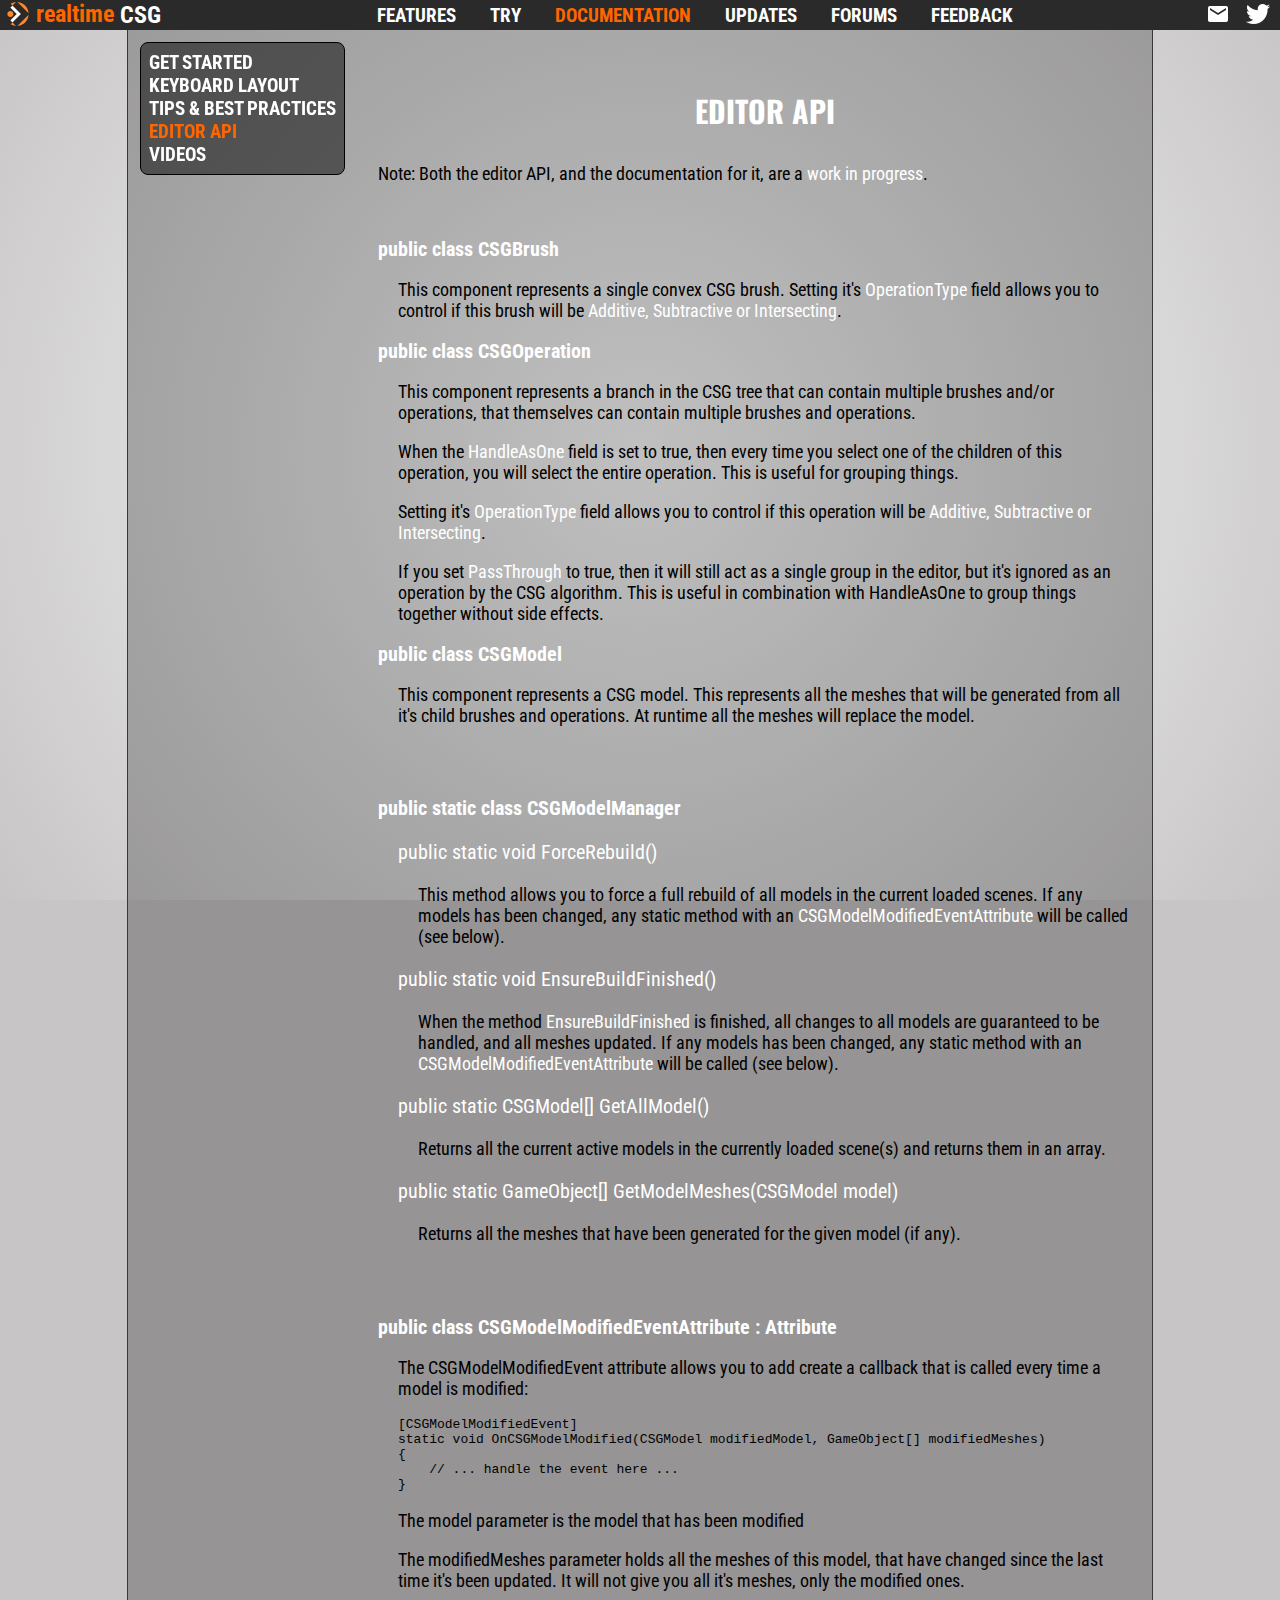
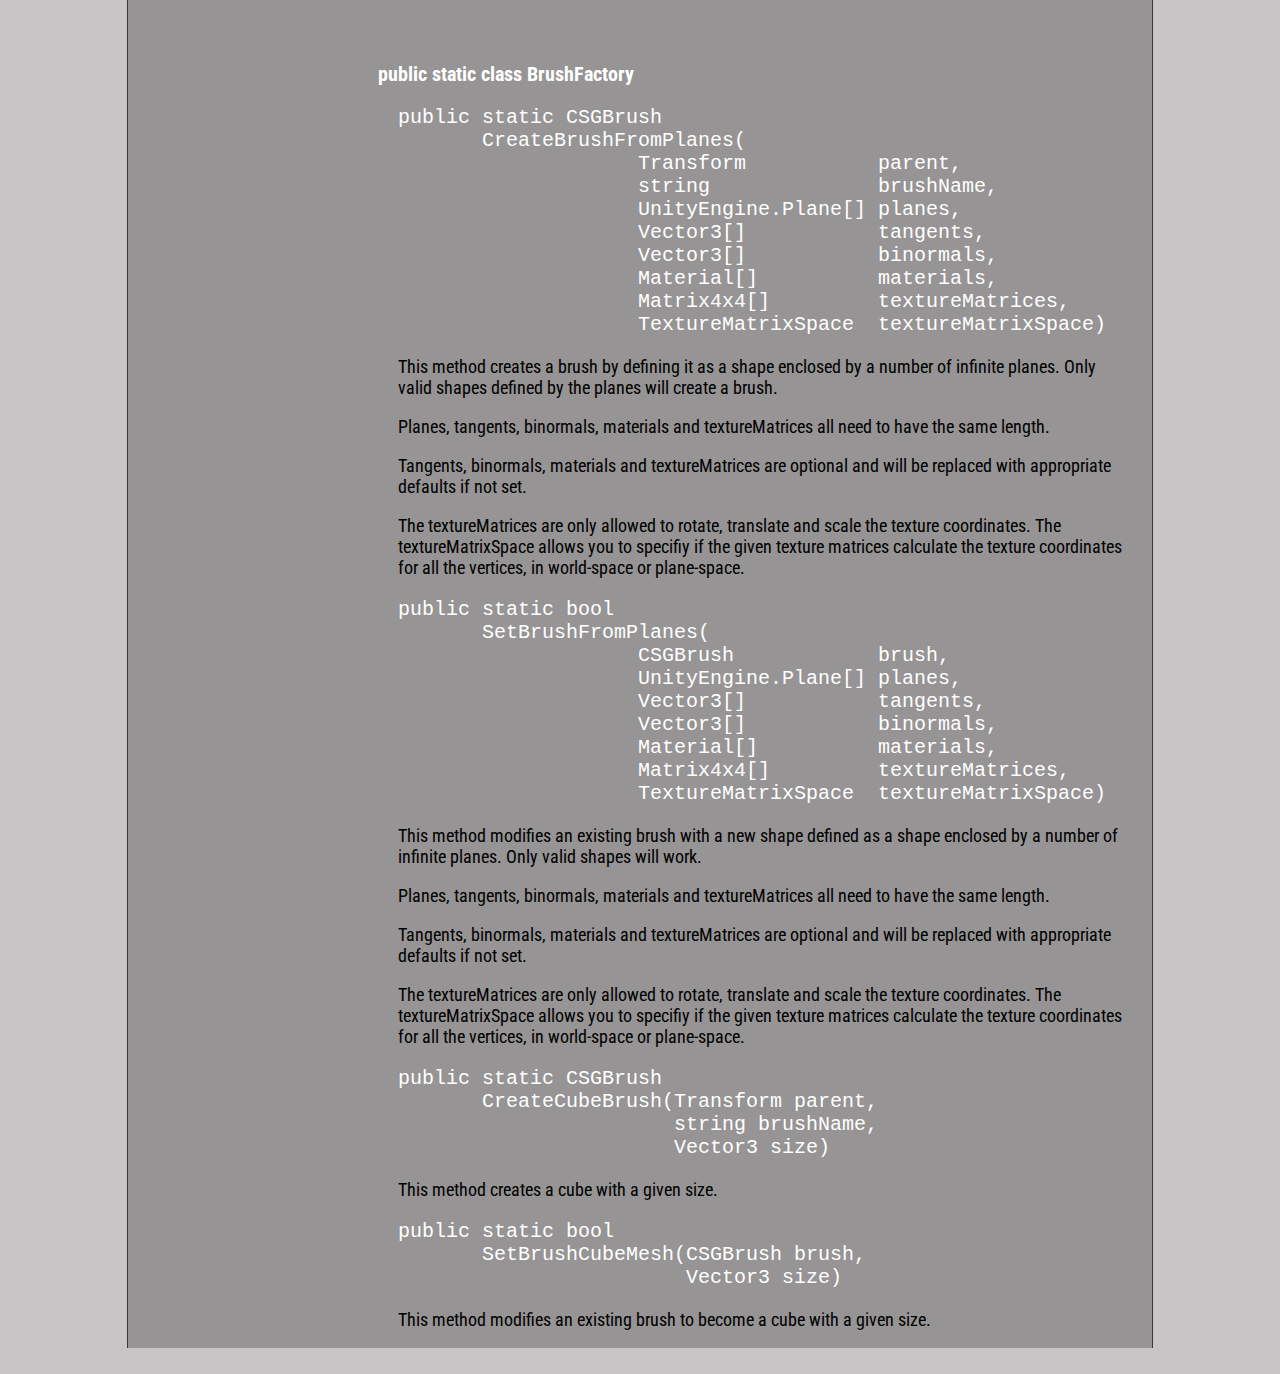
==== editor-api.html @ f37e8fc3 "added evaluation version" ====
﻿<!DOCTYPE html>
<html>

<head>
    <title>RealtimeCSG</title>
    <link rel="stylesheet" type="text/css" href="styles.css">
    <link href="https://fonts.googleapis.com/css?family=Roboto|Oswald|Roboto+Condensed" rel="stylesheet" type="text/css">
    <link rel="apple-touch-icon" sizes="57x57" href="apple-icon-57x57.png">
    <link rel="apple-touch-icon" sizes="60x60" href="apple-icon-60x60.png">
    <link rel="apple-touch-icon" sizes="72x72" href="apple-icon-72x72.png">
    <link rel="apple-touch-icon" sizes="76x76" href="apple-icon-76x76.png">
    <link rel="apple-touch-icon" sizes="114x114" href="apple-icon-114x114.png">
    <link rel="apple-touch-icon" sizes="120x120" href="apple-icon-120x120.png">
    <link rel="apple-touch-icon" sizes="144x144" href="apple-icon-144x144.png">
    <link rel="apple-touch-icon" sizes="152x152" href="apple-icon-152x152.png">
    <link rel="apple-touch-icon" sizes="180x180" href="apple-icon-180x180.png">
    <link rel="icon" type="image/png" sizes="192x192" href="android-icon-192x192.png">
    <link rel="icon" type="image/png" sizes="32x32" href="favicon-32x32.png">
    <link rel="icon" type="image/png" sizes="96x96" href="favicon-96x96.png">
    <link rel="icon" type="image/png" sizes="16x16" href="favicon-16x16.png">
    <link rel="manifest" href="manifest.json">
    <meta name="msapplication-TileColor" content="#ffffff">
    <meta name="msapplication-TileImage" content="ms-icon-144x144.png">
    <meta name="theme-color" content="#ffffff">
    <meta charset="utf-8">
</head>

<body>
    <div class="bar">
        <span class="title">
            <img src="assets/logo3_24.png" class="csg-logo-tiny" />
            <span class="real-time">realtime</span>&nbsp;<span class="CSG-small">CSG </span>&nbsp;
        </span>
        <span class="contacts">
            <span class="email"><a href="mailto:sander.vanrossen@gmail.com" target="_self">
                <img src="assets/ic_email_white_24dp_1x.png" /></a></span>
            <span class="twitter"><a href="https://twitter.com/logicalerror" target="_blank">
                <img src="assets/twitter.png" /></a></span>
        </span>
        <span class="barLinks">
            <a href="https://logicalerror.github.io/" target="_self">FEATURES</a>
            <a href="https://logicalerror.github.io/evaluate.html" target="_self">TRY</a>
            <span>DOCUMENTATION</span>
            <a href="https://prenominal.nl/updates/" target="_self">UPDATES</a>
            <a href="https://prenominal.nl/forum3/" target="_self">FORUMS</a>
            <a href="https://github.com/LogicalError/realtime-CSG-for-unity/issues" target="_blank">FEEDBACK</a>
        </span>
    </div>

    <br />
    <center id="content2">
        <div id="documentationtab">
            <a href="getstarted.html" target="_self">GET STARTED</a><br />
            <a href="keyboardlayout.html" target="_self">KEYBOARD LAYOUT</a><br />
            <a href="tips.html" target="_self">TIPS & BEST PRACTICES</a><br />
            <span>EDITOR API</span><br />
            <a href="https://www.youtube.com/playlist?list=PL7mogqtGTzCosI7UYj5p0jNBzbYWEazi6" target="_blank">VIDEOS</a><br />
        </div>

        <div id="documentation">
            <div>
                <h1>Editor API</h1>
                <p>Note: Both the editor API, and the documentation for it, are a <span class="emphasis">work in progress</span>.</p>
                <br />
                <h2>public class CSGBrush</h2>
                <div class="indent">
                    <p>This component represents a single convex CSG brush. Setting it's <span class="emphasis">OperationType</span> field allows you to control if this brush will be <span class="emphasis">Additive, Subtractive or Intersecting</span>.</p>
                </div>
                <h2>public class CSGOperation</h2>
                <div class="indent">
                    <p>This component represents a branch in the CSG tree that can contain multiple brushes and/or operations, that themselves can contain multiple brushes and operations.</p>
                    <p>When the <span class="emphasis">HandleAsOne</span> field is set to true, then every time you select one of the children of this operation, you will select the entire operation. This is useful for grouping things.</p>
                    <p>Setting it's <span class="emphasis">OperationType</span> field allows you to control if this operation will be <span class="emphasis">Additive, Subtractive or Intersecting</span>.</p>
                    <p>If you set <span class="emphasis">PassThrough</span> to true, then it will still act as a single group in the editor, but it's ignored as an operation by the CSG algorithm. This is useful in combination with HandleAsOne to group things together without side effects.</p>
                </div>
                <h2>public class CSGModel</h2>
                <div class="indent">
                    <p>This component represents a CSG model. This represents all the meshes that will be generated from all it's child brushes and operations. At runtime all the meshes will replace the model.</p>
                </div>
                <br />
                <br />
                <h2>public static class CSGModelManager</h2>

                <div class="indent">
                    <h3>public static void ForceRebuild()</h3>                    
                    <div class="indent">
                        <p>This method allows you to force a full rebuild of all models in the current loaded scenes.
                            If any models has been changed, any static method with an <span class="emphasis">CSGModelModifiedEventAttribute</span> will be called (see below).</p>
                    </div>

		            <h3>public static void EnsureBuildFinished()</h3>
                    <div class="indent">
                        <p>When the method <span class="emphasis">EnsureBuildFinished</span> is finished, all changes to all models are guaranteed to be handled, and all meshes updated.
                            If any models has been changed, any static method with an <span class="emphasis">CSGModelModifiedEventAttribute</span> will be called (see below).</p>
                    </div>

                    <h3>public static CSGModel[] GetAllModel()</h3>                    
                    <div class="indent">
                        <p>Returns all the current active models in the currently loaded scene(s) and returns them in an array.</p>
                    </div>

		            <h3>public static GameObject[] GetModelMeshes(CSGModel model)</h3>                    
                    <div class="indent">
                        <p>Returns all the meshes that have been generated for the given model (if any).</p>
                    </div>
                </div>
                <br />
                <br />
                <h2>public class CSGModelModifiedEventAttribute : Attribute</h2>
                
                <div class="indent">
                    <p>The CSGModelModifiedEvent attribute allows you to add create a callback that is called every time a model is modified:</p>
<p><pre>
[CSGModelModifiedEvent]
static void OnCSGModelModified(CSGModel modifiedModel, GameObject[] modifiedMeshes)
{
    // ... handle the event here ...
}
</pre></p>
                    <p>The model parameter is the model that has been modified</p>
                    <p>The modifiedMeshes parameter holds all the meshes of this model, that have changed since the last time it's been updated. It will not give you all it's meshes, only the modified ones.</p>
                </div>
                <br />
                <br />
                <h2>public static class BrushFactory</h2>
                <div class="indent">

                    <h3><pre>
public static CSGBrush 
       CreateBrushFromPlanes(
                    Transform           parent, 
                    string              brushName, 
                    UnityEngine.Plane[] planes, 
                    Vector3[]           tangents, 
                    Vector3[]           binormals,
                    Material[]          materials,
                    Matrix4x4[]         textureMatrices,
                    TextureMatrixSpace  textureMatrixSpace)</pre></h3>
                    <p>This method creates a brush by defining it as a shape enclosed by a number of infinite planes. Only valid shapes defined by the planes will create a brush.</p>
                    <p>Planes, tangents, binormals, materials and textureMatrices all need to have the same length.</p>
                    <p>Tangents, binormals, materials and textureMatrices are optional and will be replaced with appropriate defaults if not set.</p>
                    <p>The textureMatrices are only allowed to rotate, translate and scale the texture coordinates. 
                        The textureMatrixSpace allows you to specifiy if the given texture matrices calculate the texture coordinates for all the vertices, in world-space or plane-space.</p>

                    <h3><pre>
public static bool 
       SetBrushFromPlanes(
                    CSGBrush            brush, 
                    UnityEngine.Plane[] planes, 
                    Vector3[]           tangents, 
                    Vector3[]           binormals, 
                    Material[]          materials, 
                    Matrix4x4[]         textureMatrices, 
                    TextureMatrixSpace  textureMatrixSpace)</pre></h3>
                    <p>This method modifies an existing brush with a new shape defined as a shape enclosed by a number of infinite planes. Only valid shapes will work.</p>
                    <p>Planes, tangents, binormals, materials and textureMatrices all need to have the same length.</p>
                    <p>Tangents, binormals, materials and textureMatrices are optional and will be replaced with appropriate defaults if not set.</p>
                    <p>The textureMatrices are only allowed to rotate, translate and scale the texture coordinates. 
                        The textureMatrixSpace allows you to specifiy if the given texture matrices calculate the texture coordinates for all the vertices, in world-space or plane-space.</p>
                    
                    <h3><pre>
public static CSGBrush 
       CreateCubeBrush(Transform parent, 
                       string brushName, 
                       Vector3 size)</pre></h3>
                    <p>This method creates a cube with a given size.</p>

                    <h3><pre>
public static bool 
       SetBrushCubeMesh(CSGBrush brush, 
                        Vector3 size)</pre></h3>
                    <p>This method modifies an existing brush to become a cube with a given size.</p>
                </div>
            </div>
        </div>
        <div style="page-break-before:always">
     </div>
</body>
</html>
---- styles.css ----
html, body {
    width: 100%;
    height: 100%;
    margin: 0px;
	padding: 0px;
}

body {
	background-color: rgb(199, 197, 197);
	background-image: -moz-radial-gradient(50% 50%, circle, rgb(255, 255, 255) 0%, rgb(199, 197, 197) 100%);
	background-image: -webkit-radial-gradient(50% 50%, circle, rgb(255, 255, 255) 0%, rgb(199, 197, 197) 100%);
	background-image: -o-radial-gradient(50% 50%, circle, rgb(255, 255, 255) 0%, rgb(199, 197, 197) 100%);
	background-image: -ms-radial-gradient(50% 50%, circle, rgb(255, 255, 255) 0%, rgb(199, 197, 197) 100%);
	background-image: radial-gradient(50% 50%, circle, rgb(255, 255, 255) 0%, rgb(199, 197, 197) 100%);
    background-repeat: no-repeat;
	background-attachment: fixed;
	display: table;
}
#header {
    display: block;
    position: relative;
    width: 1024px;
    margin: 0px auto;
    border-style: solid;
    border-width: 0px 1px;
    border-image-source: none;
    border-color: rgb(56, 56, 56);
    left: 0px;
    top: 0px;
    background-image: none;
    background-color: rgba(0, 0, 0, 0.247059);
    padding-top: 40px;
    padding-bottom: 0px;
    padding-left:0px;
    padding-right:0px;
    overflow:hidden;
}
#header div p,
#header div p {
    font-family: 'Roboto Condensed';
    font-weight: normal;
    font-size: 23px;
}

#header div h1 {
    color: rgb(255, 255, 255);
    font-family: Oswald;
    font-weight: bold;
    font-size: 30px;
    text-transform: uppercase;
}

.bar, .bar-notfixed
{
	display: table-row;
	left: 0px;
    height: auto;
    top: 0px;
    width: 100%;
	padding: 0px;
    margin: 0px;
    z-index: 100;
    background-image: none;
    background-color: rgb(42, 42, 42);
}

.bar { position: fixed; }
.bar-notfixed { height: 20px; }

.barLinks
{
	color: white;
	display: block;
	text-align:center;
	margin: auto;
    margin-top: 4px;
	height: auto;
    font-family: 'Roboto Condensed';
    font-weight: bold;
    font-size: 19px;
    color: rgb(255, 102, 0);
}

.barLinks a:link,
.barLinks a:visited,
.barLinks a:hover,
.barLinks a:active
{
    color: rgb(255, 255, 255);
    text-decoration: none;
    text-transform: uppercase;
	margin-left: 15px;
	margin-right: 15px;
}

.barLinks span
{
	margin-left: 15px;
	margin-right: 15px;
}
.barLinks:first-child { margin-left: 0px; }
.barLinks:last-child { margin-right: 0px; }
    
.barLinks a:hover,
.barLinks a:active
{
    text-decoration: none;
}
    
.title 
{
	float:left;
	white-space:nowrap;
    font-family: 'Roboto Condensed';
    font-weight: bold;
    font-size: 24px;
    height: 30px;
    margin-top: auto;
    margin-bottom: auto;
    opacity: 1;
    text-align: left;
	padding-left: 6px;
    color: rgb(255, 255, 255);
	margin-right: 10px;
	overflow: hidden;
}

#content,
#content3 {
    display: block;
    position: relative;
    width: 1024px;
    margin: 0px auto;
    border-style: solid;
    border-width: 0px 1px;
    border-image-source: none;
    border-color: rgb(56, 56, 56);
    left: 0px;
    top: 0px;
    background-image: none;
    background-color: rgba(0, 0, 0, 0.247059);
    padding-top: 0px;
    padding-bottom: 40px;
    padding-left:0px;
    padding-right:0px;
    overflow:hidden;
	/*min-height: 100%;*/
}

#content3
{
	min-height: 100%;
}

#content2 {
    display: block;
    position: relative;
    width: 1024px;
    margin: 0px auto;
    border-style: solid;
    border-width: 0px 1px;
    border-image-source: none;
    border-color: rgb(56, 56, 56);
    left: 0px;
    top: 0px;
    background-image: none;
    background-color: rgba(0, 0, 0, 0.247059);
    padding-top: 0px;
    padding-bottom: 0px;
    padding-left:0px;
    padding-right:0px;
    overflow:hidden;
	min-height: 100%;
	/*min-height: 100%;*/
}

#content3 a,
#documentation a
{
    color: rgb(255, 255, 255);
    text-decoration: none;
}

#documentationtab 
{
    border-style: solid;
    border-width: 1px;
    border-radius: 8px;

	background-color: rgba(0,0,0,0.5);

    display: block;
	position: fixed;
	
	padding: 8px;
	margin: 10px;
	margin-left: 12px;
	margin-top: 24px;
	text-align: left;
}

#documentationtab span {
    color: rgb(255, 102, 0);
    font-family: 'Roboto Condensed';
    font-weight: bold;
    font-size: 19px;
	text-align: left;
    text-transform: uppercase;
	margin-top: 4px;
	margin-bottom: 4px;
	padding-top: 0px;
	padding-bottom: 0px;
}

#content3 a:link,
#content3 a:visited,
#content3 a:hover,
#content3 a:active,
#documentationtab a:link,
#documentationtab a:visited,
#documentationtab a:hover,
#documentationtab a:active
{
    color: rgb(255, 255, 255);
    font-family: 'Roboto Condensed';
    font-weight: bold;
    font-size: 19px;
	text-align: left;
    text-transform: uppercase;
    text-decoration: none;

	margin-top: 4px;
	margin-bottom: 4px;
	padding-top: 0px;
	padding-bottom: 0px;
}

#documentation {
    display: block;
    position: relative;
	float:right;
	text-align: left;
	width: 754px;
	padding-right: 20px;
}
#documentation h1
{
	text-align: center;
}

#content .group .example,
#content3 .group .example {
    width: 400px;
    height: 400px;
    padding: 0px;

    border-style: solid;
    border-width: 1px;
    border-radius: 10px;
    margin-left: 20px;
    margin-right: 20px;
    vertical-align: middle;
}
.group {
    padding-top: 60px;
    padding-bottom: 10px;
    clear: both;
    height:400px;
    page-break-inside: avoid;
}
      
#content .group:nth-child(odd)  { text-align:left }
#content .group:nth-child(even) { text-align:right }
      
#content .group:nth-child(odd)  .example { float:left  }
#content .group:nth-child(even) .example { float:right }


#content3 .group:nth-child(odd)  { text-align:left }
#content3 .group:nth-child(even) { text-align:right }
      
#content3 .group:nth-child(odd)  .example { float:left  }
#content3 .group:nth-child(even) .example { float:right }
      
.topLink
{
    text-align: center;
    font-family: Oswald;
    font-size: 20px;

    border-style: solid;
    border-color: #555;
    border-width: 1px;
    border-radius: 7px;
    margin: 0px;
    margin-bottom: 8px;
    padding: 13px;
    padding-left: 20px;
    padding-right: 20px;
    height: 100%;
    background-color: #333333;
    color: rgb(255, 255, 255);
    text-transform: uppercase;
}
.topLink:hover
{
    border-color: white;
}

.topLink a:link,
.topLink a:visited,
.topLink a:hover,
.topLink a:active
{
    color: rgb(255, 255, 255);
    text-decoration: none;
    text-transform: uppercase;
}
    
.topLink a:hover,
.topLink a:active
{
    text-decoration: none;
}
    

#content div p,
#content div h2,
#content3 div p,
#content3 div h2 {
    font-family: 'Roboto Condensed';
    font-weight: normal;
    font-size: 23px;
}

#documentation div p,
#documentation div h2,
#documentation div h3 {
    font-family: 'Roboto Condensed';
    font-weight: normal;
    font-size: 18px;
}

#content div h1,
#content3 div h1 {
    color: rgb(255, 255, 255);
    font-family: Oswald;
    font-weight: bold;
    font-size: 30px;
    text-transform: uppercase;
}

#documentation div .leftalign
{
	padding-bottom:0px;
	padding-top:0px;
}
#documentation div h1 {
	padding-left:20px;
	padding-bottom:10px;
	padding-top:50px;
}
#documentation div h1 {
    color: rgb(255, 255, 255);
    font-family: Oswald;
    font-weight: bold;
    font-size: 30px;
    text-transform: uppercase;
}
#documentation div h2,
#documentation div h3 {
    color: rgb(255, 255, 255);
    font-size: 20px;
}

#documentation div h2
{
    font-weight: bold;
    font-size: 20px;
}

#content .group:nth-child(even) div h1,
#content3 .group:nth-child(even) div h1 {
    margin-bottom: 10px;
    margin-top: 60px;
}
      
#content .group:nth-child(odd)  div h1,
#content3 .group:nth-child(odd)  div h1 {
    margin-bottom: 10px;
    margin-top: 60px;
}

.indent
{
	padding-left:20px;
}
      
.videoHeader {
    margin-bottom: 0px;
    color: rgb(255, 255, 255);
    font-family: Oswald;
    font-weight: bold;
    font-size: 30px;

    text-align: center;
    text-transform: uppercase;
    position:relative;
    width: 100%;
    top: 0;
    left: 0;
    height: 600px;
    overflow:hidden;
}

.videoHeader div {
    position:absolute;
    width: 100%;
    top: 0;
    left: 0;
}

#content .group:nth-child(even) div p,
#content .group:nth-child(odd)  div p,
#content3 .group:nth-child(even) div p,
#content3 .group:nth-child(odd)  div p {
    padding:0px;
    margin:0px;
    margin-top: 20px;
    font-family: 'Roboto Condensed';
    font-weight: normal;
    font-size: 23px;
}

#video {
	width: 100%;
    height: 600px;
    overflow: hidden;
}

.overlay {
	background: -moz-linear-gradient(top, rgba(178,178,178,1) 0%, rgba(178,178,178,1) 1%, rgba(178,178,178,0) 15%, rgba(178,178,178,0) 75%, rgba(178,178,178,1) 98%, rgba(178,178,178,1) 100%); /* FF3.6-15 */
	background: -webkit-linear-gradient(top, rgba(178,178,178,1) 0%,rgba(178,178,178,1) 1%,rgba(178,178,178,0) 15%,rgba(178,178,178,0) 75%,rgba(178,178,178,1) 98%,rgba(178,178,178,1) 100%); /* Chrome10-25,Safari5.1-6 */
	background: linear-gradient(to bottom, rgba(178,178,178,1) 0%,rgba(178,178,178,1) 1%,rgba(178,178,178,0) 15%,rgba(178,178,178,0) 75%,rgba(178,178,178,1) 98%,rgba(178,178,178,1) 100%); /* W3C, IE10+, FF16+, Chrome26+, Opera12+, Safari7+ */
	filter: progid:DXImageTransform.Microsoft.gradient( startColorstr='#b2b2b2', endColorstr='#b2b2b2',GradientType=0 ); /* IE6-9 */

    height: 600px;
    overflow:hidden;
}

.overlayText
{
    margin-top:440px;
	padding-bottom:10px;
	background: rgba(0,0,0,0.5);
}

.large
{
    font-size: 60px;
}

.unity-logo
{
    padding: 0px;
    margin:0px;
    vertical-align:middle;
    padding-bottom:6px;
    padding-left:6px;
	width:169px;
    height:62px;
	background-image: url(assets/unity-logo-white-small.png);
	background-size: 169px 62px;
	background-repeat: no-repeat;
	overflow: visible;
	display: inline-block;
}

#tutorial_snapping
{ 
	vertical-align: top;
	display: inline-block; 
}

#tutorial_grid_local
{ 
	vertical-align: top;
	display: inline-block; 
	padding-top:2px;
}

.csg-logo-tiny
{
    vertical-align:middle;
    padding-bottom:3px;
}

.csg-logo-large
{
    vertical-align:middle;
    padding-bottom:7px;
    padding-right:6px;
	background-image: url(assets/logo3_72.png);
	background-position: 0px 0px;
	background-size: 72px 72px;
	background-repeat: no-repeat;
	overflow: visible;
	display: inline-block;
	width: 72px;
	height: 72px;
}

.real-time,
.real-time-large {
	display:none;
    position: relative;
    color: rgb(255, 102, 0);
    text-transform: lowercase;
}

.real-time-large {
	display: inline;
}

.CSG-small {
	display: none;
    position: relative;
    top: 1px;
}

.CSG {
    position: relative;
    top: 4px;
}

.contacts 
{
	float:right;
 	white-space:nowrap;
    font-family: 'Roboto Condensed';
    font-weight: bold;
    font-size: 24px;
    height: 30px;
    margin-top: auto;
    margin-bottom: auto;
    opacity: 1;
    text-align: right;
    top: 1px;
    right: 5px;
	margin-left: auto;
	margin-right: 0px;
	overflow: hidden;
}

.twitter {
	padding-right: 10px;
}

.email {
	position:relative;
	top: 2px;
	padding-right: 10px;
}

.option
{
	color:blue;
	display: inline-block;
	width: 80px;
}


#documentation div .leftalign
div .leftalign,
.leftalign
{
     display:inline-block;
     text-align:left;   
     margin: 0px;
     padding: 0px;
    page-break-inside: avoid;
}

.emphasis
{
    color: white;
}

.key
{
     display:inline-block;
    color: white;
	width: 120px;
	text-align: left;
}

.keyversion
{
     display:inline-block;
    color: white;
	width: 120px;
	text-align: left;
    font-size:smaller;
}

.center
{
     text-align:center;
}


.files,
.files a
{	
	text-align:left;
	display: inline-block;
    font-family: 'Roboto Condensed';
    font-weight: normal;
    font-size: 18px;
	color: white;
	text-decoration: none;
	margin-bottom: 5px;
}

.files a:hover
{
	text-decoration: underline;
}

.files
{	
	margin-bottom: 20px;
}

.log
{
	text-align:left;
	padding: 10px;
	margin: 10px;
	margin-top: 10px;
	background-color:white;
}

.login
{
	text-align:left;
	display:inline-block;
	padding: 10px;
	padding-left: 40px;
	padding-right: 40px;
    border-style: solid;
    border-width: 1px;
    border-radius: 10px;
	border-color: black;
	background-color: white;
	color:black;
}

.login form
{
	text-align:center;
}
.captcha 
{
	text-align:center;
	display:inline-block;	
}
.clear { clear:both; }

  @media all {
    .pagebreak { display: none; }
  }
  
	@media (min-width: 900px) 
	{
		.real-time
		{
			display: inline;
		}
		.CSG-small {
			display: inline;
		}
	}

.noprint {
}

  @media print {
	.files,
	.files a { color:black; }
    img { page-break-inside:avoid;}
    .pagebreak { display: block; page-break-after: always; }
    #video,
    #video iframe,
    .bar { display: none; height: 0px; visibility: hidden; }
    #documentationtab { display: none; height: 0px; visibility: hidden; }  
    .overlay
    {
      background: none;
      filter: unset;
      overflow: visible;
    }
    .noprint
    {
        display: none; height: 0px; visibility: hidden;
    }
    .overlayText 
	{ 
  	  margin-top:0px; 
	  background: none; 
	  color: black;
	}
	.real-time 
	{
	  color: black;
	}
    .overlay,
    .videoHeader
    {
      height: 200px;
    }
    #header,
    #content,
    #content3,
    #content2,
    #documentation
    {
	  float:none;
      padding:0px;
      margin:0px;
      border:none;
      border-style: none;
      background: none;
      width: auto;
	  min-height: 100%;
    }
    #header div h1,
    #content div h1,
    #content2 div h1,
    #content3 div h1,
    #documentation div h1,
    #documentation div h2,
    #documentation div h3
    {
       color: black;
       font-weight: normal;
    }
    body
    {  
      background-color: white;
      background-image: none;
    }
	
	.unity-logo
	{
		background-image: url(assets/unity-logo-black-small.png);
	}

	.csg-logo-large
	{
		background-image: url(assets/logo3_72_black.png);
	}
    
    .emphasis
    {
        color: blue;
    }
    .key
    {
        color: blue;
    }
    .keyversion
    {
        color: blue;
    }
	#content3 a,
	#documentation a
	{
        color: blue;
	}
  }
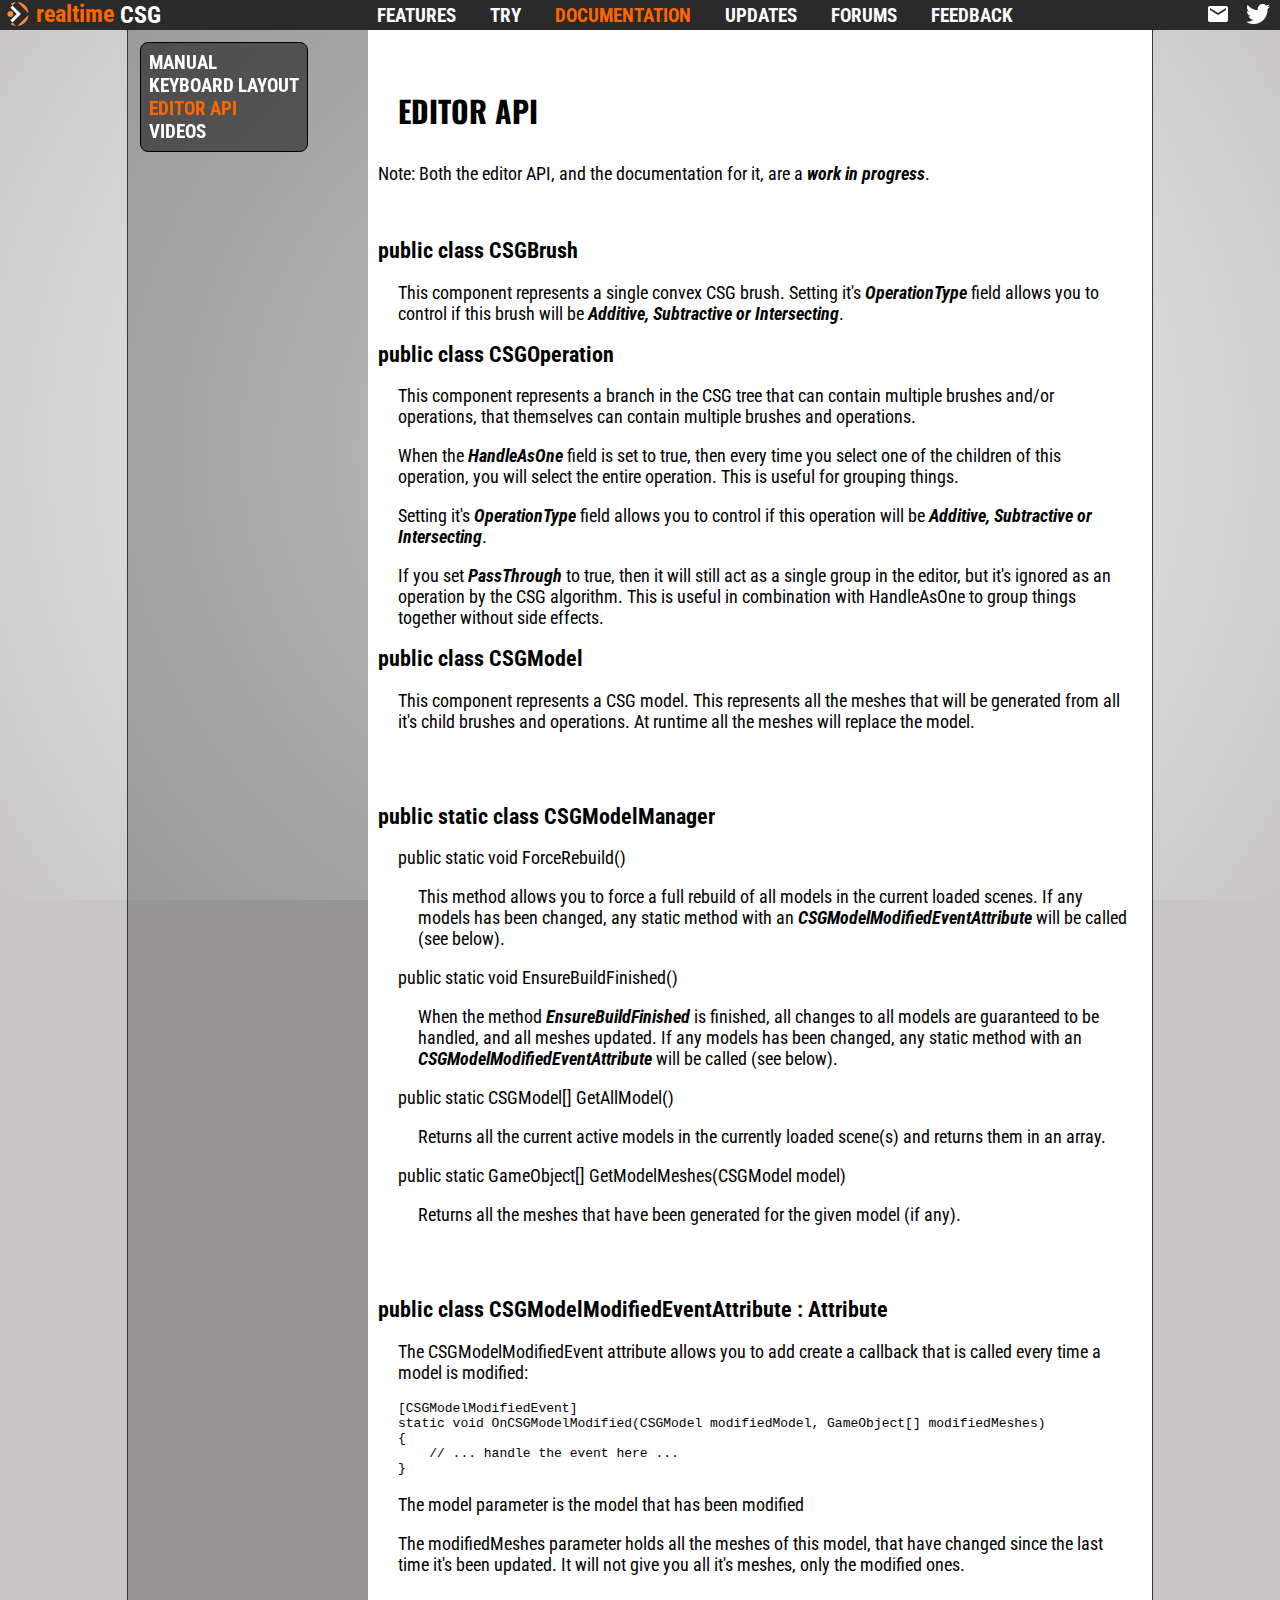
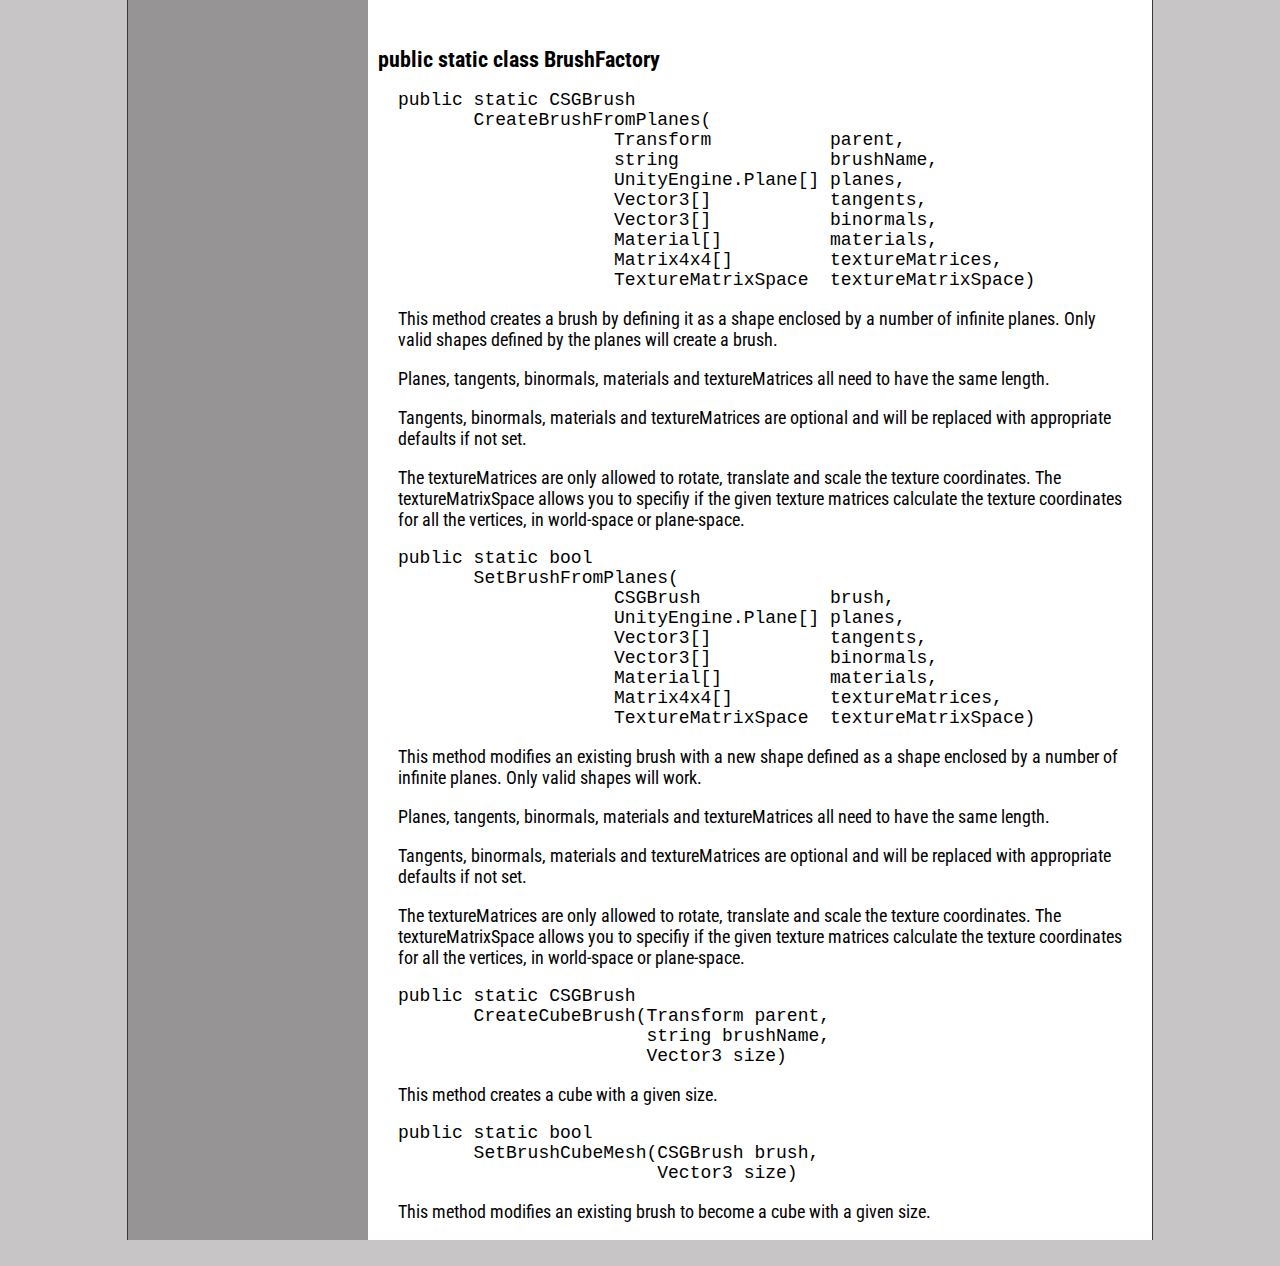
==== commit 20af5fd2: "updated documentation" ====
--- a/editor-api.html
+++ b/editor-api.html
@@ -1,8 +1,23 @@
 ﻿<!DOCTYPE html>
 <html>
-
 <head>
     <title>RealtimeCSG</title>
+    <meta http-equiv="Content-Type" content="text/html; charset=UTF-8" />
+    <meta http-equiv="Content-Script-Type" content="text/javascript" />
+    <meta name="msapplication-TileColor" content="#ffffff">
+    <meta name="msapplication-TileImage" content="ms-icon-144x144.png">
+    <meta name="theme-color" content="#ffffff">
+    <meta charset="utf-8">
+    <script src="https://apis.google.com/js/api.js"></script>
+    <script type="text/javascript">
+      (function(i,s,o,g,r,a,m){i['GoogleAnalyticsObject']=r;i[r]=i[r]||function(){
+      (i[r].q=i[r].q||[]).push(arguments)},i[r].l=1*new Date();a=s.createElement(o),
+      m=s.getElementsByTagName(o)[0];a.async=1;a.src=g;m.parentNode.insertBefore(a,m)
+      })(window,document,'script','https://www.google-analytics.com/analytics.js','ga');
+
+      ga('create', 'UA-89948095-1', 'auto');
+      ga('send', 'pageview', location.pathname);
+    </script>
     <link rel="stylesheet" type="text/css" href="styles.css">
     <link href="https://fonts.googleapis.com/css?family=Roboto|Oswald|Roboto+Condensed" rel="stylesheet" type="text/css">
     <link rel="apple-touch-icon" sizes="57x57" href="apple-icon-57x57.png">
@@ -19,10 +34,6 @@
     <link rel="icon" type="image/png" sizes="96x96" href="favicon-96x96.png">
     <link rel="icon" type="image/png" sizes="16x16" href="favicon-16x16.png">
     <link rel="manifest" href="manifest.json">
-    <meta name="msapplication-TileColor" content="#ffffff">
-    <meta name="msapplication-TileImage" content="ms-icon-144x144.png">
-    <meta name="theme-color" content="#ffffff">
-    <meta charset="utf-8">
 </head>
 
 <body>
@@ -50,9 +61,8 @@
     <br />
     <center id="content2">
         <div id="documentationtab">
-            <a href="getstarted.html" target="_self">GET STARTED</a><br />
+            <a href="manual.html" target="_self">MANUAL</a><br />
             <a href="keyboardlayout.html" target="_self">KEYBOARD LAYOUT</a><br />
-            <a href="tips.html" target="_self">TIPS & BEST PRACTICES</a><br />
             <span>EDITOR API</span><br />
             <a href="https://www.youtube.com/playlist?list=PL7mogqtGTzCosI7UYj5p0jNBzbYWEazi6" target="_blank">VIDEOS</a><br />
         </div>
--- a/styles.css
+++ b/styles.css
@@ -241,11 +241,14 @@
 	float:right;
 	text-align: left;
 	width: 754px;
+	padding-left: 10px;
 	padding-right: 20px;
+	background-color: white;
 }
 #documentation h1
 {
-	text-align: center;
+	text-align: left;
+	color: black;
 }
 
 #content .group .example,
@@ -343,7 +346,7 @@
 
 #content div h1,
 #content3 div h1 {
-    color: rgb(255, 255, 255);
+    color: white;
     font-family: Oswald;
     font-weight: bold;
     font-size: 30px;
@@ -361,22 +364,24 @@
 	padding-top:50px;
 }
 #documentation div h1 {
-    color: rgb(255, 255, 255);
+    color: black;
     font-family: Oswald;
     font-weight: bold;
     font-size: 30px;
     text-transform: uppercase;
 }
-#documentation div h2,
+#documentation div h2 {
+    color: black;
+    font-size: 22px;
+}
 #documentation div h3 {
-    color: rgb(255, 255, 255);
-    font-size: 20px;
+    color: black;
+    font-size: 18px;
 }
 
 #documentation div h2
 {
     font-weight: bold;
-    font-size: 20px;
 }
 
 #content .group:nth-child(even) div h1,
@@ -574,31 +579,34 @@
 div .leftalign,
 .leftalign
 {
+    display:inline-block;
+    text-align:left;   
+    margin: 0px;
+    padding: 0px;
+    page-break-inside: avoid;
+}
+
+.emphasis
+{
+    color: black;
+	font-style: italic;
+	font-weight: bold;
+}
+
+.key
+{
+    display:inline-block;
+	color: black;
+	font-weight: bold;
+	width: 140px;
+	text-align: left;
+}
+
+.keyversion
+{
      display:inline-block;
-     text-align:left;   
-     margin: 0px;
-     padding: 0px;
-    page-break-inside: avoid;
-}
-
-.emphasis
-{
-    color: white;
-}
-
-.key
-{
-     display:inline-block;
-    color: white;
-	width: 120px;
-	text-align: left;
-}
-
-.keyversion
-{
-     display:inline-block;
-    color: white;
-	width: 120px;
+    color: black;
+	/*width: 120px;*/
 	text-align: left;
     font-size:smaller;
 }
@@ -617,7 +625,7 @@
     font-family: 'Roboto Condensed';
     font-weight: normal;
     font-size: 18px;
-	color: white;
+	color: black;
 	text-decoration: none;
 	margin-bottom: 5px;
 }
@@ -638,7 +646,7 @@
 	padding: 10px;
 	margin: 10px;
 	margin-top: 10px;
-	background-color:white;
+	background-color: white;
 }
 
 .login
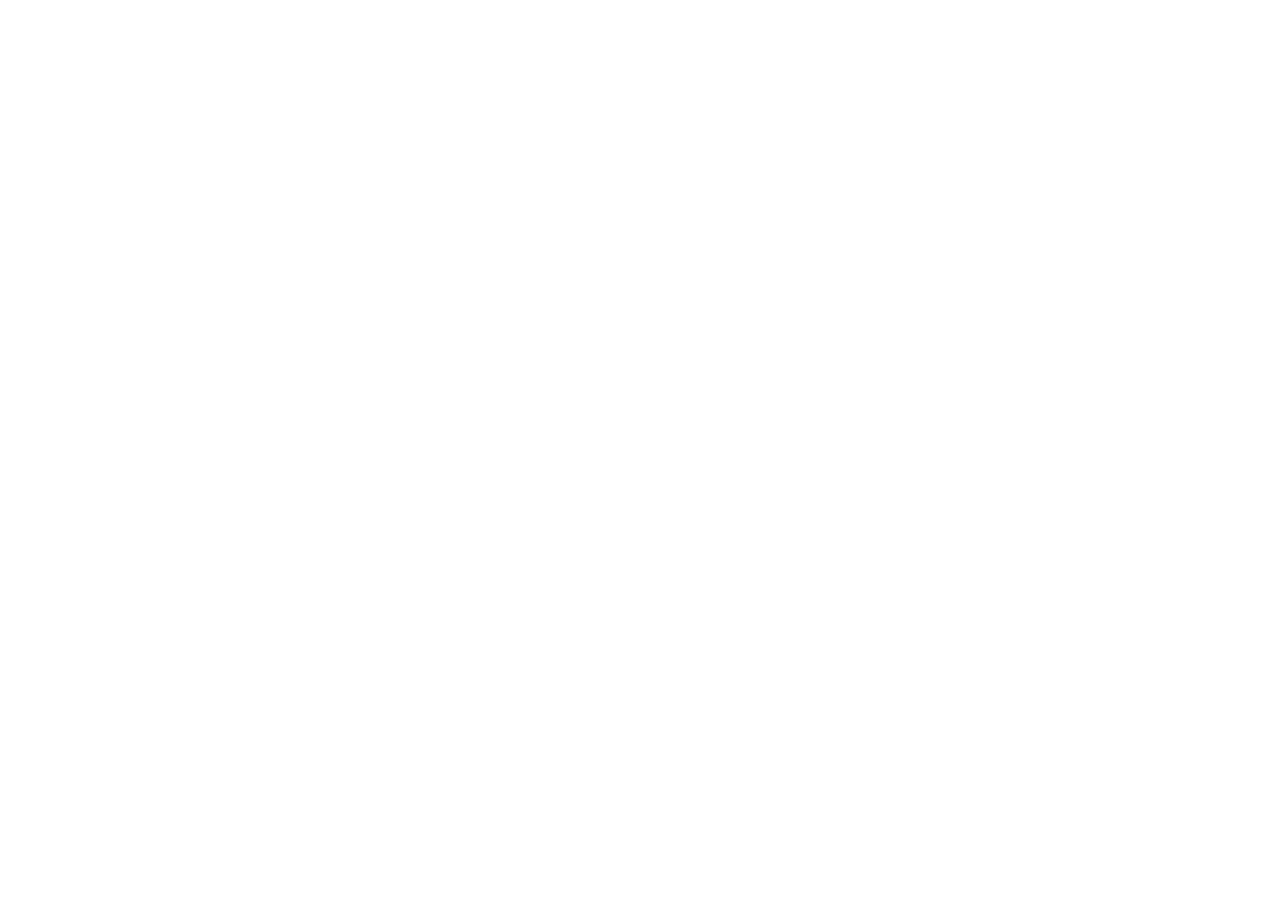
==== commit 29f8d9af: "modified html pages to redirect to new site" ====
--- a/editor-api.html
+++ b/editor-api.html
@@ -2,188 +2,10 @@
 <html>
 <head>
     <title>RealtimeCSG</title>
-    <meta http-equiv="Content-Type" content="text/html; charset=UTF-8" />
-    <meta http-equiv="Content-Script-Type" content="text/javascript" />
-    <meta name="msapplication-TileColor" content="#ffffff">
-    <meta name="msapplication-TileImage" content="ms-icon-144x144.png">
-    <meta name="theme-color" content="#ffffff">
-    <meta charset="utf-8">
-    <script src="https://apis.google.com/js/api.js"></script>
-    <script type="text/javascript">
-      (function(i,s,o,g,r,a,m){i['GoogleAnalyticsObject']=r;i[r]=i[r]||function(){
-      (i[r].q=i[r].q||[]).push(arguments)},i[r].l=1*new Date();a=s.createElement(o),
-      m=s.getElementsByTagName(o)[0];a.async=1;a.src=g;m.parentNode.insertBefore(a,m)
-      })(window,document,'script','https://www.google-analytics.com/analytics.js','ga');
-
-      ga('create', 'UA-89948095-1', 'auto');
-      ga('send', 'pageview', location.pathname);
-    </script>
-    <link rel="stylesheet" type="text/css" href="styles.css">
-    <link href="https://fonts.googleapis.com/css?family=Roboto|Oswald|Roboto+Condensed" rel="stylesheet" type="text/css">
-    <link rel="apple-touch-icon" sizes="57x57" href="apple-icon-57x57.png">
-    <link rel="apple-touch-icon" sizes="60x60" href="apple-icon-60x60.png">
-    <link rel="apple-touch-icon" sizes="72x72" href="apple-icon-72x72.png">
-    <link rel="apple-touch-icon" sizes="76x76" href="apple-icon-76x76.png">
-    <link rel="apple-touch-icon" sizes="114x114" href="apple-icon-114x114.png">
-    <link rel="apple-touch-icon" sizes="120x120" href="apple-icon-120x120.png">
-    <link rel="apple-touch-icon" sizes="144x144" href="apple-icon-144x144.png">
-    <link rel="apple-touch-icon" sizes="152x152" href="apple-icon-152x152.png">
-    <link rel="apple-touch-icon" sizes="180x180" href="apple-icon-180x180.png">
-    <link rel="icon" type="image/png" sizes="192x192" href="android-icon-192x192.png">
-    <link rel="icon" type="image/png" sizes="32x32" href="favicon-32x32.png">
-    <link rel="icon" type="image/png" sizes="96x96" href="favicon-96x96.png">
-    <link rel="icon" type="image/png" sizes="16x16" href="favicon-16x16.png">
-    <link rel="manifest" href="manifest.json">
+    <meta http-equiv="refresh" content="0; url=https://realtimecsg.com/editor-api.html" />
 </head>
 
 <body>
-    <div class="bar">
-        <span class="title">
-            <img src="assets/logo3_24.png" class="csg-logo-tiny" />
-            <span class="real-time">realtime</span>&nbsp;<span class="CSG-small">CSG </span>&nbsp;
-        </span>
-        <span class="contacts">
-            <span class="email"><a href="mailto:sander.vanrossen@gmail.com" target="_self">
-                <img src="assets/ic_email_white_24dp_1x.png" /></a></span>
-            <span class="twitter"><a href="https://twitter.com/logicalerror" target="_blank">
-                <img src="assets/twitter.png" /></a></span>
-        </span>
-        <span class="barLinks">
-            <a href="https://logicalerror.github.io/" target="_self">FEATURES</a>
-            <a href="https://logicalerror.github.io/evaluate.html" target="_self">TRY</a>
-            <span>DOCUMENTATION</span>
-            <a href="https://prenominal.nl/updates/" target="_self">UPDATES</a>
-            <a href="https://prenominal.nl/forum3/" target="_self">FORUMS</a>
-            <a href="https://github.com/LogicalError/realtime-CSG-for-unity/issues" target="_blank">FEEDBACK</a>
-        </span>
-    </div>
-
-    <br />
-    <center id="content2">
-        <div id="documentationtab">
-            <a href="manual.html" target="_self">MANUAL</a><br />
-            <a href="keyboardlayout.html" target="_self">KEYBOARD LAYOUT</a><br />
-            <span>EDITOR API</span><br />
-            <a href="https://www.youtube.com/playlist?list=PL7mogqtGTzCosI7UYj5p0jNBzbYWEazi6" target="_blank">VIDEOS</a><br />
-        </div>
-
-        <div id="documentation">
-            <div>
-                <h1>Editor API</h1>
-                <p>Note: Both the editor API, and the documentation for it, are a <span class="emphasis">work in progress</span>.</p>
-                <br />
-                <h2>public class CSGBrush</h2>
-                <div class="indent">
-                    <p>This component represents a single convex CSG brush. Setting it's <span class="emphasis">OperationType</span> field allows you to control if this brush will be <span class="emphasis">Additive, Subtractive or Intersecting</span>.</p>
-                </div>
-                <h2>public class CSGOperation</h2>
-                <div class="indent">
-                    <p>This component represents a branch in the CSG tree that can contain multiple brushes and/or operations, that themselves can contain multiple brushes and operations.</p>
-                    <p>When the <span class="emphasis">HandleAsOne</span> field is set to true, then every time you select one of the children of this operation, you will select the entire operation. This is useful for grouping things.</p>
-                    <p>Setting it's <span class="emphasis">OperationType</span> field allows you to control if this operation will be <span class="emphasis">Additive, Subtractive or Intersecting</span>.</p>
-                    <p>If you set <span class="emphasis">PassThrough</span> to true, then it will still act as a single group in the editor, but it's ignored as an operation by the CSG algorithm. This is useful in combination with HandleAsOne to group things together without side effects.</p>
-                </div>
-                <h2>public class CSGModel</h2>
-                <div class="indent">
-                    <p>This component represents a CSG model. This represents all the meshes that will be generated from all it's child brushes and operations. At runtime all the meshes will replace the model.</p>
-                </div>
-                <br />
-                <br />
-                <h2>public static class CSGModelManager</h2>
-
-                <div class="indent">
-                    <h3>public static void ForceRebuild()</h3>                    
-                    <div class="indent">
-                        <p>This method allows you to force a full rebuild of all models in the current loaded scenes.
-                            If any models has been changed, any static method with an <span class="emphasis">CSGModelModifiedEventAttribute</span> will be called (see below).</p>
-                    </div>
-
-		            <h3>public static void EnsureBuildFinished()</h3>
-                    <div class="indent">
-                        <p>When the method <span class="emphasis">EnsureBuildFinished</span> is finished, all changes to all models are guaranteed to be handled, and all meshes updated.
-                            If any models has been changed, any static method with an <span class="emphasis">CSGModelModifiedEventAttribute</span> will be called (see below).</p>
-                    </div>
-
-                    <h3>public static CSGModel[] GetAllModel()</h3>                    
-                    <div class="indent">
-                        <p>Returns all the current active models in the currently loaded scene(s) and returns them in an array.</p>
-                    </div>
-
-		            <h3>public static GameObject[] GetModelMeshes(CSGModel model)</h3>                    
-                    <div class="indent">
-                        <p>Returns all the meshes that have been generated for the given model (if any).</p>
-                    </div>
-                </div>
-                <br />
-                <br />
-                <h2>public class CSGModelModifiedEventAttribute : Attribute</h2>
-                
-                <div class="indent">
-                    <p>The CSGModelModifiedEvent attribute allows you to add create a callback that is called every time a model is modified:</p>
-<p><pre>
-[CSGModelModifiedEvent]
-static void OnCSGModelModified(CSGModel modifiedModel, GameObject[] modifiedMeshes)
-{
-    // ... handle the event here ...
-}
-</pre></p>
-                    <p>The model parameter is the model that has been modified</p>
-                    <p>The modifiedMeshes parameter holds all the meshes of this model, that have changed since the last time it's been updated. It will not give you all it's meshes, only the modified ones.</p>
-                </div>
-                <br />
-                <br />
-                <h2>public static class BrushFactory</h2>
-                <div class="indent">
-
-                    <h3><pre>
-public static CSGBrush 
-       CreateBrushFromPlanes(
-                    Transform           parent, 
-                    string              brushName, 
-                    UnityEngine.Plane[] planes, 
-                    Vector3[]           tangents, 
-                    Vector3[]           binormals,
-                    Material[]          materials,
-                    Matrix4x4[]         textureMatrices,
-                    TextureMatrixSpace  textureMatrixSpace)</pre></h3>
-                    <p>This method creates a brush by defining it as a shape enclosed by a number of infinite planes. Only valid shapes defined by the planes will create a brush.</p>
-                    <p>Planes, tangents, binormals, materials and textureMatrices all need to have the same length.</p>
-                    <p>Tangents, binormals, materials and textureMatrices are optional and will be replaced with appropriate defaults if not set.</p>
-                    <p>The textureMatrices are only allowed to rotate, translate and scale the texture coordinates. 
-                        The textureMatrixSpace allows you to specifiy if the given texture matrices calculate the texture coordinates for all the vertices, in world-space or plane-space.</p>
-
-                    <h3><pre>
-public static bool 
-       SetBrushFromPlanes(
-                    CSGBrush            brush, 
-                    UnityEngine.Plane[] planes, 
-                    Vector3[]           tangents, 
-                    Vector3[]           binormals, 
-                    Material[]          materials, 
-                    Matrix4x4[]         textureMatrices, 
-                    TextureMatrixSpace  textureMatrixSpace)</pre></h3>
-                    <p>This method modifies an existing brush with a new shape defined as a shape enclosed by a number of infinite planes. Only valid shapes will work.</p>
-                    <p>Planes, tangents, binormals, materials and textureMatrices all need to have the same length.</p>
-                    <p>Tangents, binormals, materials and textureMatrices are optional and will be replaced with appropriate defaults if not set.</p>
-                    <p>The textureMatrices are only allowed to rotate, translate and scale the texture coordinates. 
-                        The textureMatrixSpace allows you to specifiy if the given texture matrices calculate the texture coordinates for all the vertices, in world-space or plane-space.</p>
-                    
-                    <h3><pre>
-public static CSGBrush 
-       CreateCubeBrush(Transform parent, 
-                       string brushName, 
-                       Vector3 size)</pre></h3>
-                    <p>This method creates a cube with a given size.</p>
-
-                    <h3><pre>
-public static bool 
-       SetBrushCubeMesh(CSGBrush brush, 
-                        Vector3 size)</pre></h3>
-                    <p>This method modifies an existing brush to become a cube with a given size.</p>
-                </div>
-            </div>
-        </div>
-        <div style="page-break-before:always">
-     </div>
+    <p><a href="https://realtimecsg.com/editor-api.html">Click here to continue to https://realtimecsg.com/editor-api.html</a></p>
 </body>
 </html>
